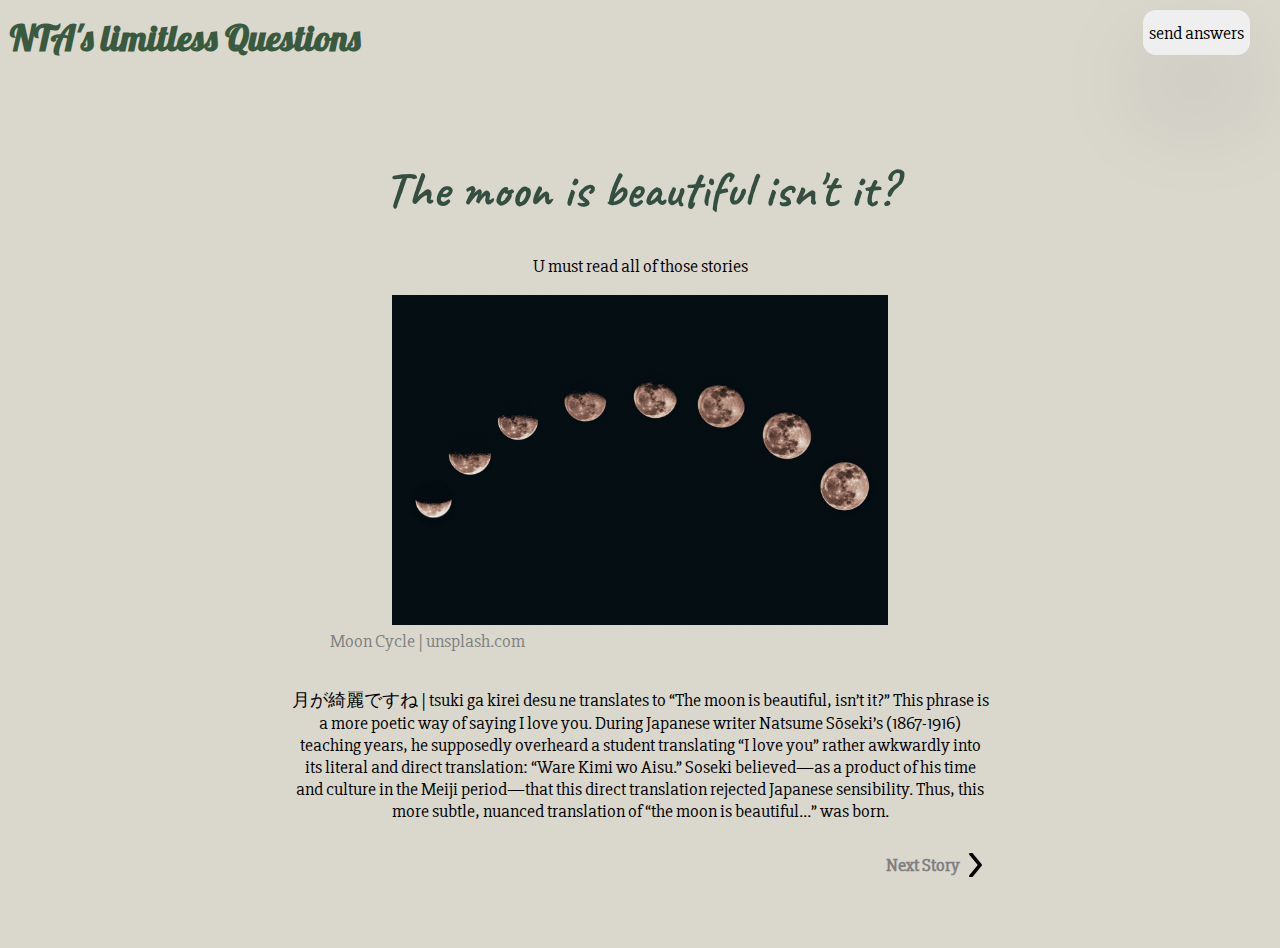
==== index.html @ 2e970afc "Initial commit" ====
<!DOCTYPE html>
<html lang="en">
<head>
    <meta charset="UTF-8">
    <meta http-equiv="X-UA-Compatible" content="IE=edge">
    <meta name="viewport" content="width=device-width, initial-scale=1.0">
    <link rel="stylesheet" href="style.css">

    <!-- default font -->
        <link rel="preconnect" href="https://fonts.googleapis.com">
        <link rel="preconnect" href="https://fonts.gstatic.com" crossorigin>
        <link href="https://fonts.googleapis.com/css2?family=Slabo+27px&display=swap" rel="stylesheet">
    <!--  -->


    <!-- font for NTA -->
        <link rel="preconnect" href="https://fonts.googleapis.com">
        <link rel="preconnect" href="https://fonts.gstatic.com" crossorigin>
        <link href="https://fonts.googleapis.com/css2?family=Lobster&display=swap" rel="stylesheet">
    <!--  -->


    <!-- font for header  -->
        <link rel="preconnect" href="https://fonts.googleapis.com">
        <link rel="preconnect" href="https://fonts.gstatic.com" crossorigin>
        <link href="https://fonts.googleapis.com/css2?family=Caveat&display=swap" rel="stylesheet">
    <!--  -->

    <link rel="stylesheet" href="responsive.css">
    <title>I can't understand</title>
</head>
<body>
    <header>
        <nav> 
            <div>
                <h1 class="logo">NTA's limitless Questions</h1>
            </div>
            
                <button>send answers</button>
            
        </nav>
    </header>
    <main>
        <section class="header-section">
            <h1 class="header">The moon is beautiful isn't it?</h1>
            <p>U must read all of those stories</p>
        </section>
        <figure>
            <img class="moon img" src="./sanni-sahil-cSm2a_-25YU-unsplash.jpg" alt="">
            <figcaption> <a href="https://unsplash.com/photos/cSm2a_-25YU"> Moon Cycle | unsplash.com </a></figcaption>
        </figure>
        <div class="story-section">
            <p>月が綺麗ですね | tsuki ga kirei desu ne translates to “The moon is beautiful, isn’t it?” 
                This phrase is a more poetic way of saying I love you. During Japanese writer Natsume Sōseki’s (1867-1916) teaching years, he supposedly overheard a student translating “I love you” rather awkwardly into its literal and direct translation: “Ware Kimi wo Aisu.” Soseki believed—as a product of his time and culture in the Meiji period—that this direct translation rejected Japanese sensibility. Thus, this more subtle, nuanced translation of “the moon is beautiful…” was born.</p>
        </div>
    

    <a href="./second.html" target="_blank">        
        <div class="next-story">
             <p>Next Story</p> 
        <img src="./icons8-chevron-right-30.png" alt="">
    </div></a>
    </main>
    <footer></footer>
</body>
</html>
---- style.css ----
body{
    background-color: #dad7cd;
}
body, p, button{
    font-family: 'Slabo 27px', serif;
    font-size: 18px;
}

nav{
    display: flex;
    flex-direction: row;
    text-align: top;
    justify-content: space-between;


        
    background-color: #dad7cd;
    color: #0d0d0d;
    position: fixed;
    top: 0;
    left: 0;
    right: 0;
    padding: 0 10px ;
    width: 100%;
}
nav h1{
    margin: 0;
}
button{
    margin-right: 40px;
    height: 45px;
    margin-top:10px;

    box-shadow: rgba(17, 12, 46, 0.15) 0px 48px 100px 0px;

    border: none;
    border-radius: 13px;
}

header{
   
   padding: 15px;
}

.left-bar{
    display: flex;
    flex-direction: row;
}

.logo{
    padding-top: 15px;
    color: #3a5a40;
    font-family: 'Lobster', cursive;
}

h3{
    margin-left: 10px;
}

/*  */
/*  */
main{

    margin: 0 auto;


    text-align: center;
    align-items: center;
    max-width: 700px;
}
figcaption{
    text-align: left;
    color: grey;
}
a{
    color: grey;
    text-decoration: none;
}
.moon{
    
    max-height: 350px;
}
.story-section{
    display: flex;
    flex-direction: column;
    text-align: center;
    justify-content: center;
    
}
.header{
    color: #344e41;
    margin-top: 120px;
    font-family: 'Caveat', cursive;
    font-size: 50px;
    font-weight: bold;
}

.next-story{
    font-size: 24px;
    font-weight: bold;

    margin-top: 10px;

    display: flex;
    flex-direction: row;
    align-items: center;
    justify-content: right;
}
.next-story p{
    display: inline-flex;
    margin: 0;
}
.next-story img{
    display: inline;
}

.img{
    width: 80%;
    margin: 0 auto;
}
/*  */

footer{
    height: 60px;
    background-color: #dad7cd;
    justify-content: bottom;
    text-align: right;
    

        font-weight: bold;
     color: 588157;
    display: relative;
    left: 0;
    right: 0;

}

/*  */
.one{
    color: #10451d;
}

.two{
    color: #4f772d;
}

.three{
    color: #006400;
}
---- responsive.css ----
@media screen and (max-width: 900px){
    header{
        width: 100%;
        margin: 0 auto;
        align-items: center;
        text-align: center;
    }

    nav{
       
      


        display: flex;
        flex-direction: column;
        max-width: 700px;
        align-items: bottom;
        text-align: center;
        justify-content: center;
    }

    main{
        margin: 0 auto;
    }
    .logo{
        margin: 0px;

    }
    h1{
        margin: 0;
    }
    .header{ 
        margin-top: 120px;
    }
    button{
        width: 160px;
        margin-bottom: 20px;
        margin-right: 0;
    }
}
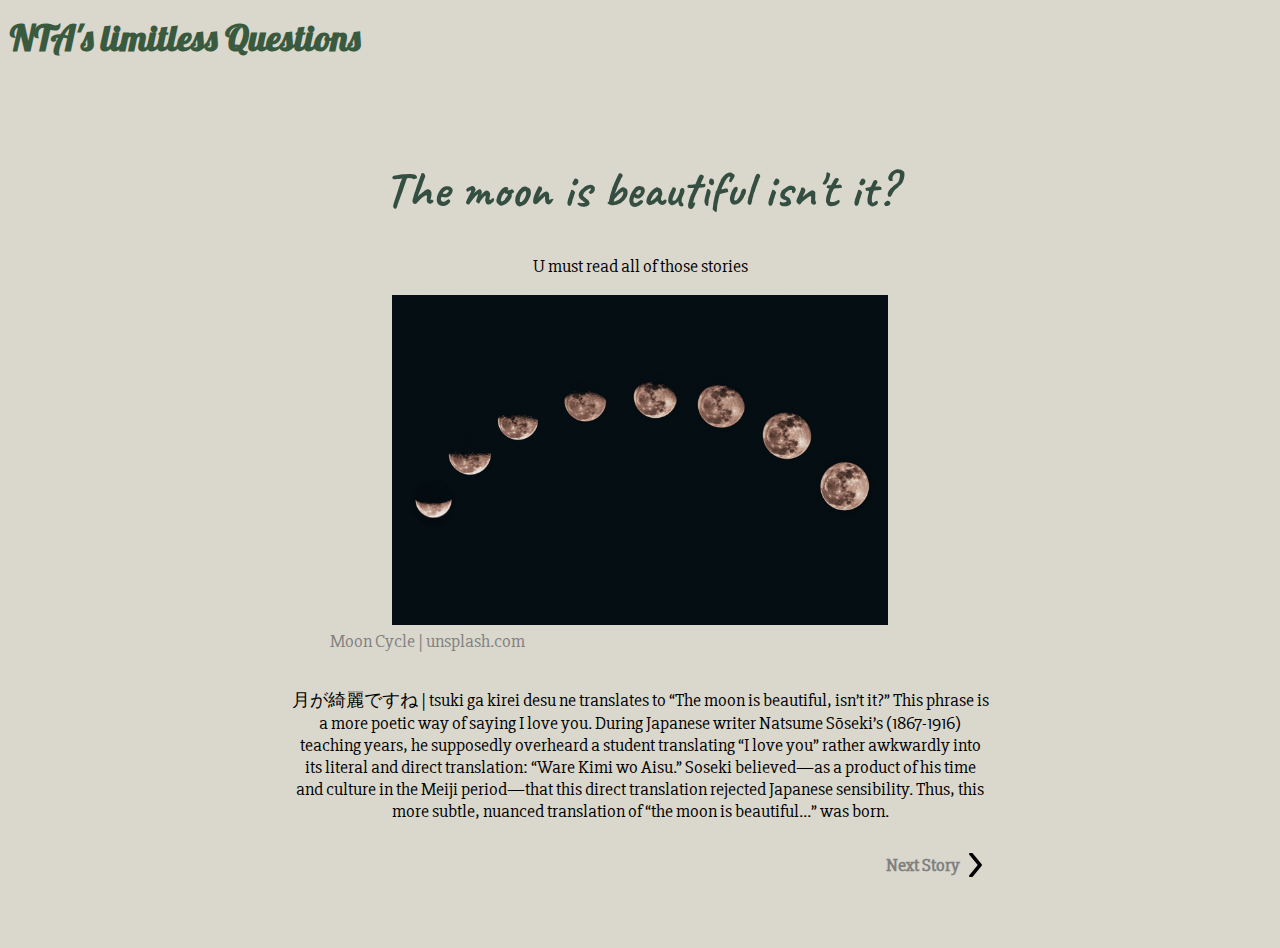
==== commit 4ae0be5c: "smth" ====
--- a/index.html
+++ b/index.html
@@ -35,9 +35,7 @@
             <div>
                 <h1 class="logo">NTA's limitless Questions</h1>
             </div>
-            
-                <button>send answers</button>
-            
+
         </nav>
     </header>
     <main>
--- a/style.css
+++ b/style.css
@@ -25,16 +25,6 @@
 }
 nav h1{
     margin: 0;
-}
-button{
-    margin-right: 40px;
-    height: 45px;
-    margin-top:10px;
-
-    box-shadow: rgba(17, 12, 46, 0.15) 0px 48px 100px 0px;
-
-    border: none;
-    border-radius: 13px;
 }
 
 header{
--- a/responsive.css
+++ b/responsive.css
@@ -32,9 +32,5 @@
     .header{ 
         margin-top: 120px;
     }
-    button{
-        width: 160px;
-        margin-bottom: 20px;
-        margin-right: 0;
-    }
+
 }